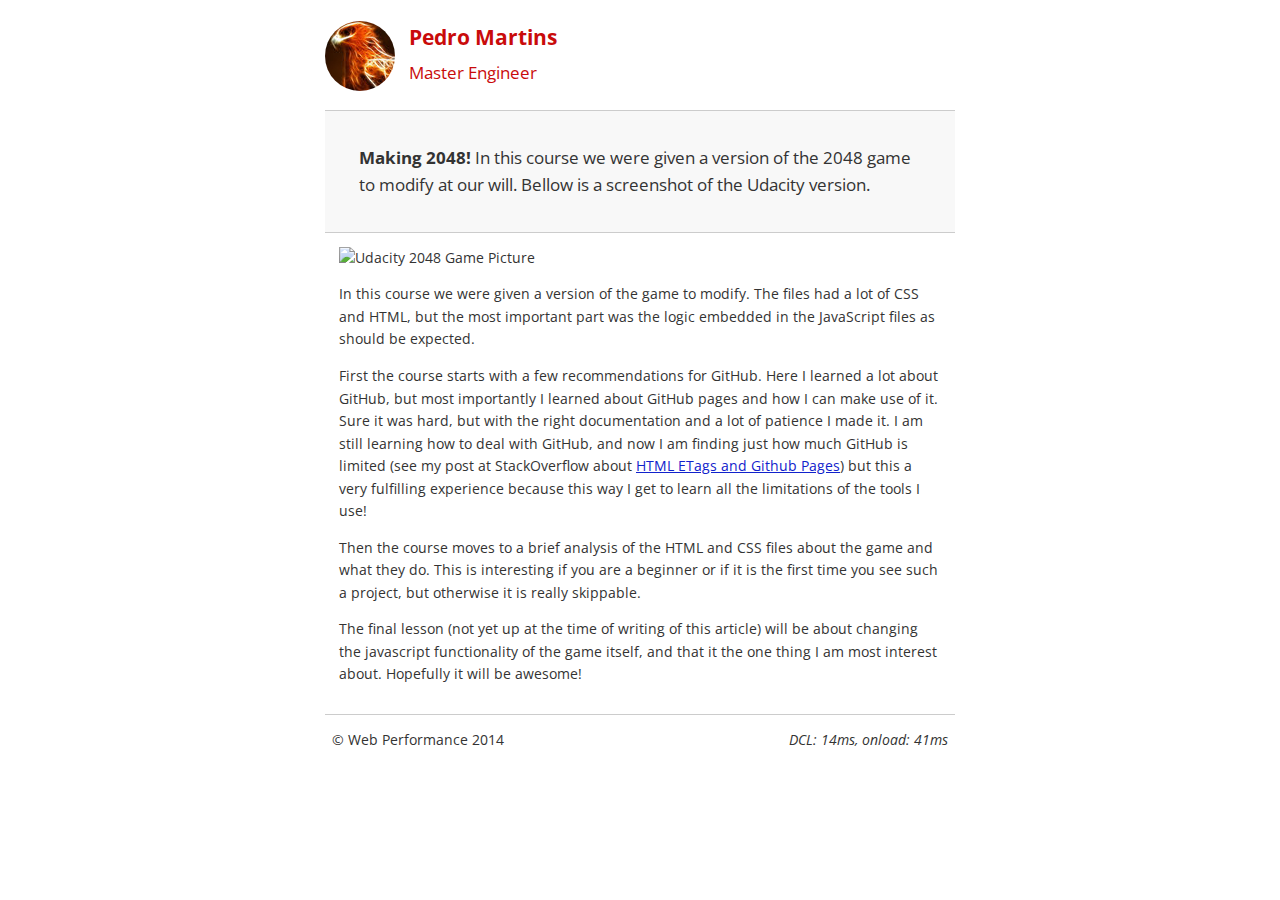
==== html/2048.html @ a8422c12 "Re-made the project" ====
<!DOCTYPE html>

<html lang="en">
<head>
    <meta charset="utf-8">
    <meta content="width=device-width, initial-scale=1" name="viewport">
    <meta content="A simple static portfolio with information about all the Udacity Courses I took!" name="description">
    <meta content="Pedro Miguel P. S. Martins" name="author">

    <title>Pedro Martins: Udacity Course Portfolio</title>
    <link href="../css/style.css" rel="stylesheet">
    <link href="../css/print.css" media="print" rel="stylesheet">
    <link href="../css/mobile.css" media="screen and (max-width: 480px)" rel="stylesheet">
    <script async="" src="../js/analytics.js"></script>
	<script async="" src="../js/perfmatters.js"></script>
    <script async="" src="http://www.google-analytics.com/analytics.js"></script>
</head>

<body>
    <header>
        <a href="../index.html"><img alt="Pedro's Avatar" src="../img/profilepic.jpg"></a>

        <p>Pedro Martins<br>
        <span>Master Engineer</span></p>
    </header>

    <div class="container">
        <div class="hero">
            <strong>Making 2048!</strong> In this course we were given a version of the 2048 game to modify at our will. Bellow is a
            screenshot of the Udacity version.
        </div>

        <div class="content">
            <img class="img-responsive" src="http://cameronwp.github.io/udportfolio/img/2048.png" alt="Udacity 2048 Game Picture">

            <p>In this course we were given a version of the game to modify. The files had a lot of CSS and HTML, but the most important
            part was the logic embedded in the JavaScript files as should be expected.</p>

            <p>First the course starts with a few recommendations for GitHub. Here I learned a lot about GitHub, but most importantly I
            learned about GitHub pages and how I can make use of it. Sure it was hard, but with the right documentation and a lot of
            patience I made it. I am still learning how to deal with GitHub, and now I am finding just how much GitHub is limited (see my
            post at StackOverflow about <a href=
            "http://stackoverflow.com/questions/25230195/html-etags-and-gihub-pages/">HTML ETags and Github Pages</a>) but
            this a very fulfilling experience because this way I get to learn all the limitations of the tools I use!</p>

            <p>Then the course moves to a brief analysis of the HTML and CSS files about the game and what they do. This is interesting if
            you are a beginner or if it is the first time you see such a project, but otherwise it is really skippable.</p>

            <p>The final lesson (not yet up at the time of writing of this article) will be about changing the javascript functionality of
            the game itself, and that it the one thing I am most interest about. Hopefully it will be awesome!</p>
        </div>

        <footer>
            <p>&copy; Web Performance 2014 <span id="crp-stats"></span></p>
        </footer>
    </div>
	
	<style scoped>
			@import "//fonts.googleapis.com/css?family=Open+Sans:400,700" 
    </style>
</body>
</html>
---- css/style.css ----
body { 
	font-size: 100%;
	overflow-y: scroll;
	-webkit-tap-highlight-color: rgba(0,0,0,0);
	-ms-text-size-adjust: 100%;
	-webkit-text-size-adjust: none;
	margin: 0; 
	font-size: 14px; 
	line-height: 1.61; 
	font-weight: 400; 
	background: #fff;
	font-family: 'Open Sans', sans-serif; 
	color: #333;
}

a { color: #12C; }
a:visited { color: #61C; }
a:focus { outline: thin dotted; }
a:hover, a:active { color: #c00; outline: 0; }

img { border: 0; max-width: 100%;}
img.img-responsive { 
	display: block; 
	margin-left: auto;
    margin-right: auto;
}

ul { margin: 1em 0; padding: 0 0 0 20px; }

header, footer, .container { max-width: 45em; margin: 0 auto; }

header { padding: 0 0.5em; color: #C90B0B; }
header img { border-radius: 40px; float: left; }
header p { font-size:1.5em; font-weight: bold; padding-left: 4em;}
header p span { font-size: 0.8em; font-weight: normal;}

.hero { 
	padding: 2em; 
	background-color: #f8f8f8; 
	font-size:1.2em;
	border-bottom: 1px solid #ccc;
	border-top: 1px solid #ccc;
}

.content { padding: 1em 1em; }
.content li { list-style-type: none; font-size: 1.1em;}

li img { float:left; padding-right: 1em;  max-width: 100px; max-height: 62px;}
li p { font-size: 0.9em; font-style: italic; }

footer {
  padding: 0 0.5em;
  border-top: 1px solid #ccc;
}

footer span { float: right; font-style: italic; }
---- css/print.css ----
@media print {
  * { background: transparent !important; color: black !important; text-shadow: none !important; filter:none !important; -ms-filter: none !important; }
  a, a:visited { color: #444 !important; text-decoration: underline; }
  a[href]:after { content: " (" attr(href) ")"; }
  tr, img { page-break-inside: avoid; }
  img { max-width: 100% !important; }
  @page { margin: 0.5cm; }
  p, h2, h3 { orphans: 3; widows: 3; }
  h2, h3{ page-break-after: avoid; }
}
---- css/mobile.css ----
body { font-size: 12px;}
header p { padding-left: 4.5em;}
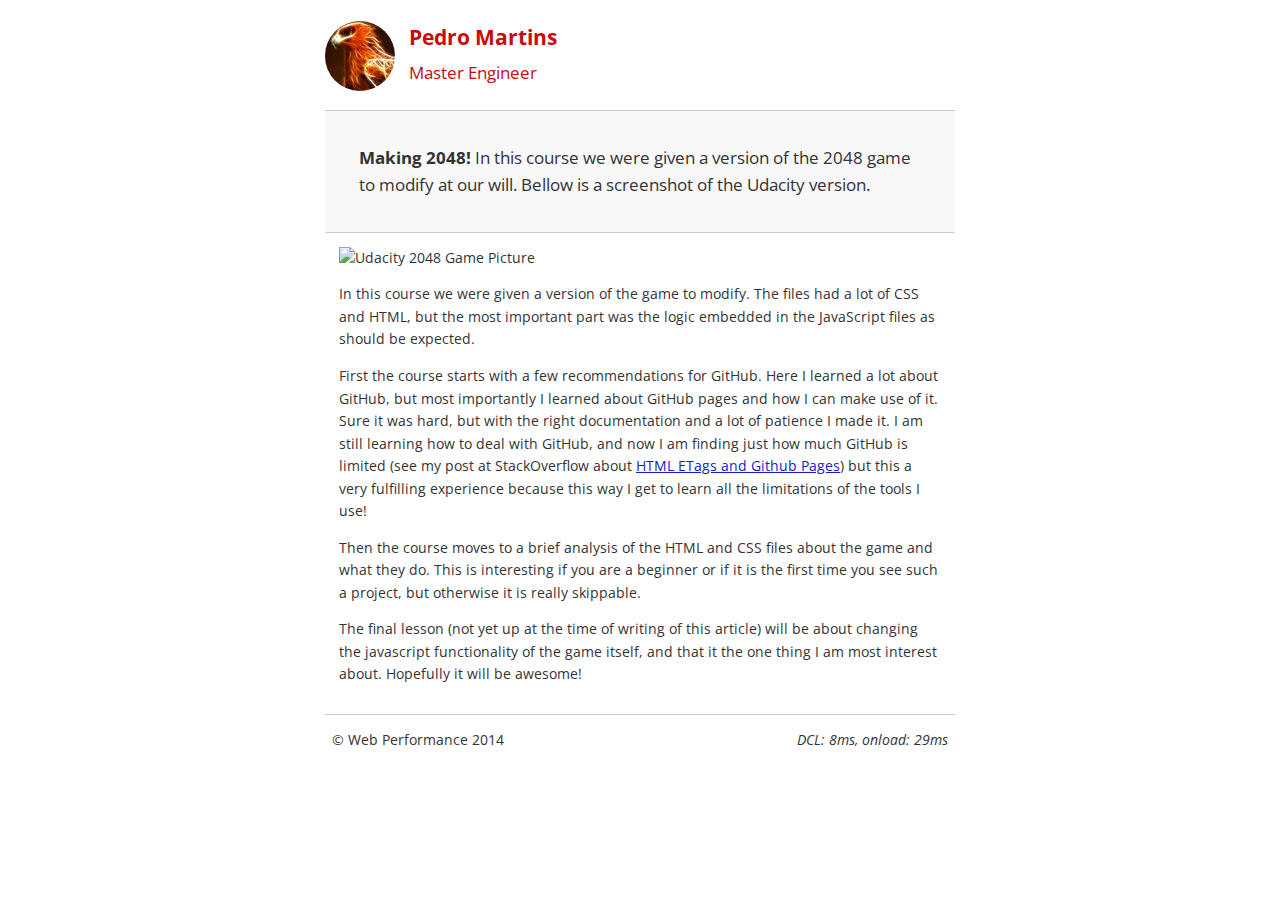
==== commit 336b49b3: "Spreading more optimization changes" ====
--- a/html/2048.html
+++ b/html/2048.html
@@ -4,16 +4,128 @@
 <head>
     <meta charset="utf-8">
     <meta content="width=device-width, initial-scale=1" name="viewport">
-    <meta content="A simple static portfolio with information about all the Udacity Courses I took!" name="description">
+    <meta content=
+    "A simple static portfolio with information about all the Udacity Courses I took!"
+    name="description">
     <meta content="Pedro Miguel P. S. Martins" name="author">
 
     <title>Pedro Martins: Udacity Course Portfolio</title>
-    <link href="../css/style.css" rel="stylesheet">
-    <link href="../css/print.css" media="print" rel="stylesheet">
-    <link href="../css/mobile.css" media="screen and (max-width: 480px)" rel="stylesheet">
-    <script async="" src="../js/analytics.js"></script>
-	<script async="" src="../js/perfmatters.js"></script>
-    <script async="" src="http://www.google-analytics.com/analytics.js"></script>
+ 
+	<style>
+		body { 
+			font-size: 100%;
+			overflow-y: scroll;
+			-webkit-tap-highlight-color: rgba(0,0,0,0);
+			-ms-text-size-adjust: 100%;
+			-webkit-text-size-adjust: none;
+			margin: 0; 
+			font-size: 14px; 
+			line-height: 1.61; 
+			font-weight: 400; 
+			background: #fff;
+			font-family: 'Open Sans', sans-serif; 
+			color: #333;
+		}
+
+		a { color: #12C; }
+		a:visited { color: #61C; }
+		a:focus { outline: thin dotted; }
+		a:hover, a:active { color: #c00; outline: 0; }
+
+		img { border: 0; max-width: 100%;}
+		img.img-responsive { 
+			display: block; 
+			margin-left: auto;
+			margin-right: auto;
+		}
+
+		ul { margin: 1em 0; padding: 0 0 0 20px; }
+
+		header, footer, .container { max-width: 45em; margin: 0 auto; }
+
+		header { padding: 0 0.5em; color: #C90B0B; }
+		header img { border-radius: 40px; float: left; }
+		header p { font-size:1.5em; font-weight: bold; padding-left: 4em;}
+		header p span { font-size: 0.8em; font-weight: normal;}
+
+		.hero { 
+			padding: 2em; 
+			background-color: #f8f8f8; 
+			font-size:1.2em;
+			border-bottom: 1px solid #ccc;
+			border-top: 1px solid #ccc;
+		}
+
+		.content { padding: 1em 1em; }
+		.content li { list-style-type: none; font-size: 1.1em;}
+
+		li img { float:left; padding-right: 1em;}
+		li p { font-size: 0.9em; font-style: italic; }
+
+		footer {
+		  padding: 0 0.5em;
+		  border-top: 1px solid #ccc;
+		}
+
+		footer span { float: right; font-style: italic; }
+	</style>
+	
+	<style>
+		@media print {
+		  * { background: transparent !important; color: black !important; text-shadow: none !important; filter:none !important; -ms-filter: none !important; }
+		  a, a:visited { color: #444 !important; text-decoration: underline; }
+		  a[href]:after { content: " (" attr(href) ")"; }
+		  tr, img { page-break-inside: avoid; }
+		  img { max-width: 100% !important; }
+		  @page { margin: 0.5cm; }
+		  p, h2, h3 { orphans: 3; widows: 3; }
+		  h2, h3{ page-break-after: avoid; }
+		}
+	</style>
+		
+	<style>
+		@media screen and (max-width: 480px){
+			body { font-size: 12px;}
+			header p { padding-left: 4.5em;}
+		}
+	</style>
+	 
+	<script async="" src="http://www.google-analytics.com/analytics.js"></script>
+    
+	<script>
+		/*Connects with Google analytics to keep track of how many people visit my website*/
+		(function(i, s, o, g, r, a, m) {
+			i['GoogleAnalyticsObject'] = r;
+			i[r] = i[r] || function() {
+				(i[r].q = i[r].q || []).push(arguments)
+			}, i[r].l = 1 * new Date();
+			a = s.createElement(o),
+				m = s.getElementsByTagName(o)[0];
+			a.async = 1;
+			a.src = g;
+			m.parentNode.insertBefore(a, m)
+		})(window, document, 'script', '//www.google-analytics.com/analytics.js', 'ga');
+
+		ga('create', 'UA-53691860-1', 'auto');
+		ga('send', 'pageview');
+	</script>
+	
+	<script>
+		// Measuring the Critical Rendering Path with Navigation Timing
+		// https://developers.google.com/web/fundamentals/performance/critical-rendering-path/measure-crp
+
+		function logCRP() {
+		  var t = window.performance.timing,
+			dcl = t.domContentLoadedEventStart - t.domLoading,
+			complete = t.domComplete - t.domLoading;
+		  var stats = document.getElementById("crp-stats");
+		  stats.textContent = 'DCL: ' + dcl + 'ms, onload: ' + complete + 'ms';
+		}
+
+		window.addEventListener("load", function(event) {
+		  logCRP();
+		});
+	</script>
 </head>
 
 <body>
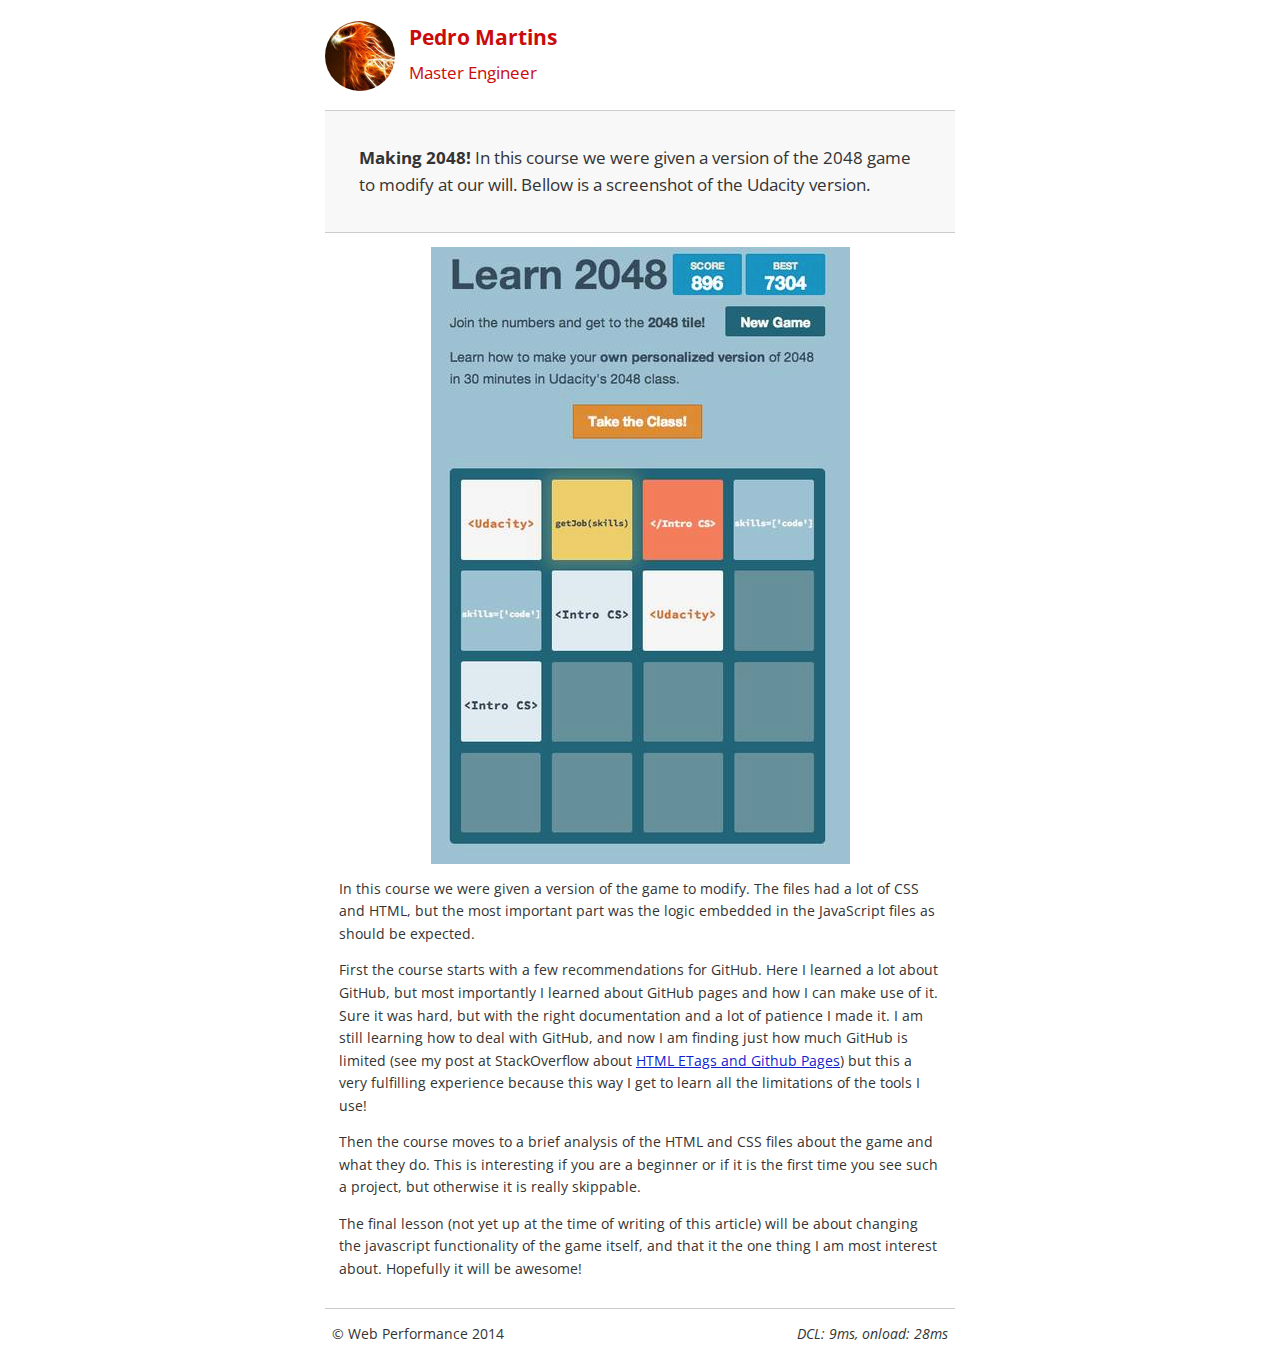
==== commit e7575870: "Fixing 2048 board image!" ====
--- a/html/2048.html
+++ b/html/2048.html
@@ -143,7 +143,7 @@
         </div>
 
         <div class="content">
-            <img class="img-responsive" src="http://cameronwp.github.io/udportfolio/img/2048.png" alt="Udacity 2048 Game Picture">
+            <img class="img-responsive" src="../img/2048_board.jpg" alt="Udacity 2048 Game Picture">
 
             <p>In this course we were given a version of the game to modify. The files had a lot of CSS and HTML, but the most important
             part was the logic embedded in the JavaScript files as should be expected.</p>
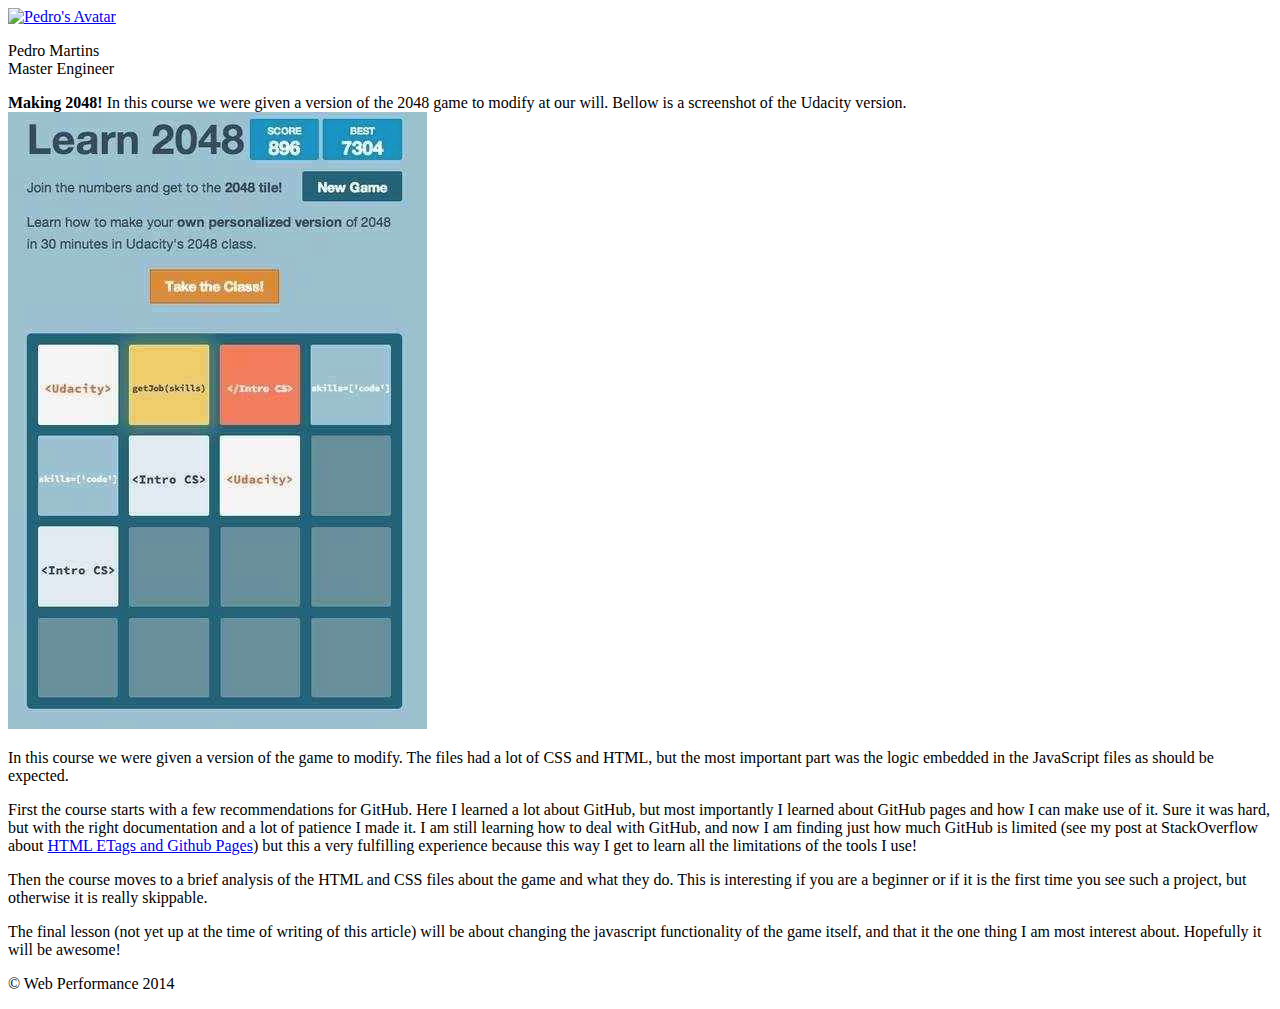
==== commit 8342a070: "Optimization for images" ====
--- a/html/2048.html
+++ b/html/2048.html
@@ -4,128 +4,16 @@
 <head>
     <meta charset="utf-8">
     <meta content="width=device-width, initial-scale=1" name="viewport">
-    <meta content=
-    "A simple static portfolio with information about all the Udacity Courses I took!"
-    name="description">
+    <meta content="A simple static portfolio with information about all the Udacity Courses I took!" name="description">
     <meta content="Pedro Miguel P. S. Martins" name="author">
 
     <title>Pedro Martins: Udacity Course Portfolio</title>
- 
-	<style>
-		body { 
-			font-size: 100%;
-			overflow-y: scroll;
-			-webkit-tap-highlight-color: rgba(0,0,0,0);
-			-ms-text-size-adjust: 100%;
-			-webkit-text-size-adjust: none;
-			margin: 0; 
-			font-size: 14px; 
-			line-height: 1.61; 
-			font-weight: 400; 
-			background: #fff;
-			font-family: 'Open Sans', sans-serif; 
-			color: #333;
-		}
-
-		a { color: #12C; }
-		a:visited { color: #61C; }
-		a:focus { outline: thin dotted; }
-		a:hover, a:active { color: #c00; outline: 0; }
-
-		img { border: 0; max-width: 100%;}
-		img.img-responsive { 
-			display: block; 
-			margin-left: auto;
-			margin-right: auto;
-		}
-
-		ul { margin: 1em 0; padding: 0 0 0 20px; }
-
-		header, footer, .container { max-width: 45em; margin: 0 auto; }
-
-		header { padding: 0 0.5em; color: #C90B0B; }
-		header img { border-radius: 40px; float: left; }
-		header p { font-size:1.5em; font-weight: bold; padding-left: 4em;}
-		header p span { font-size: 0.8em; font-weight: normal;}
-
-		.hero { 
-			padding: 2em; 
-			background-color: #f8f8f8; 
-			font-size:1.2em;
-			border-bottom: 1px solid #ccc;
-			border-top: 1px solid #ccc;
-		}
-
-		.content { padding: 1em 1em; }
-		.content li { list-style-type: none; font-size: 1.1em;}
-
-		li img { float:left; padding-right: 1em;}
-		li p { font-size: 0.9em; font-style: italic; }
-
-		footer {
-		  padding: 0 0.5em;
-		  border-top: 1px solid #ccc;
-		}
-
-		footer span { float: right; font-style: italic; }
-	</style>
-	
-	<style>
-		@media print {
-		  * { background: transparent !important; color: black !important; text-shadow: none !important; filter:none !important; -ms-filter: none !important; }
-		  a, a:visited { color: #444 !important; text-decoration: underline; }
-		  a[href]:after { content: " (" attr(href) ")"; }
-		  tr, img { page-break-inside: avoid; }
-		  img { max-width: 100% !important; }
-		  @page { margin: 0.5cm; }
-		  p, h2, h3 { orphans: 3; widows: 3; }
-		  h2, h3{ page-break-after: avoid; }
-		}
-	</style>
-		
-	<style>
-		@media screen and (max-width: 480px){
-			body { font-size: 12px;}
-			header p { padding-left: 4.5em;}
-		}
-	</style>
-	 
-	<script async="" src="http://www.google-analytics.com/analytics.js"></script>
-    
-	<script>
-		/*Connects with Google analytics to keep track of how many people visit my website*/
-		(function(i, s, o, g, r, a, m) {
-			i['GoogleAnalyticsObject'] = r;
-			i[r] = i[r] || function() {
-				(i[r].q = i[r].q || []).push(arguments)
-			}, i[r].l = 1 * new Date();
-			a = s.createElement(o),
-				m = s.getElementsByTagName(o)[0];
-			a.async = 1;
-			a.src = g;
-			m.parentNode.insertBefore(a, m)
-		})(window, document, 'script', '//www.google-analytics.com/analytics.js', 'ga');
-
-		ga('create', 'UA-53691860-1', 'auto');
-		ga('send', 'pageview');
-	</script>
-	
-	<script>
-		// Measuring the Critical Rendering Path with Navigation Timing
-		// https://developers.google.com/web/fundamentals/performance/critical-rendering-path/measure-crp
-
-		function logCRP() {
-		  var t = window.performance.timing,
-			dcl = t.domContentLoadedEventStart - t.domLoading,
-			complete = t.domComplete - t.domLoading;
-		  var stats = document.getElementById("crp-stats");
-		  stats.textContent = 'DCL: ' + dcl + 'ms, onload: ' + complete + 'ms';
-		}
-
-		window.addEventListener("load", function(event) {
-		  logCRP();
-		});
-	</script>
+    <link href="../css/style.css" rel="stylesheet">
+    <link href="../css/print.css" media="print" rel="stylesheet">
+    <link href="../css/mobile.css" media="screen and (max-width: 480px)" rel="stylesheet">
+    <script async="" src="../js/analytics.js"></script>
+	<script async="" src="../js/perfmatters.js"></script>
+    <script async="" src="http://www.google-analytics.com/analytics.js"></script>
 </head>
 
 <body>
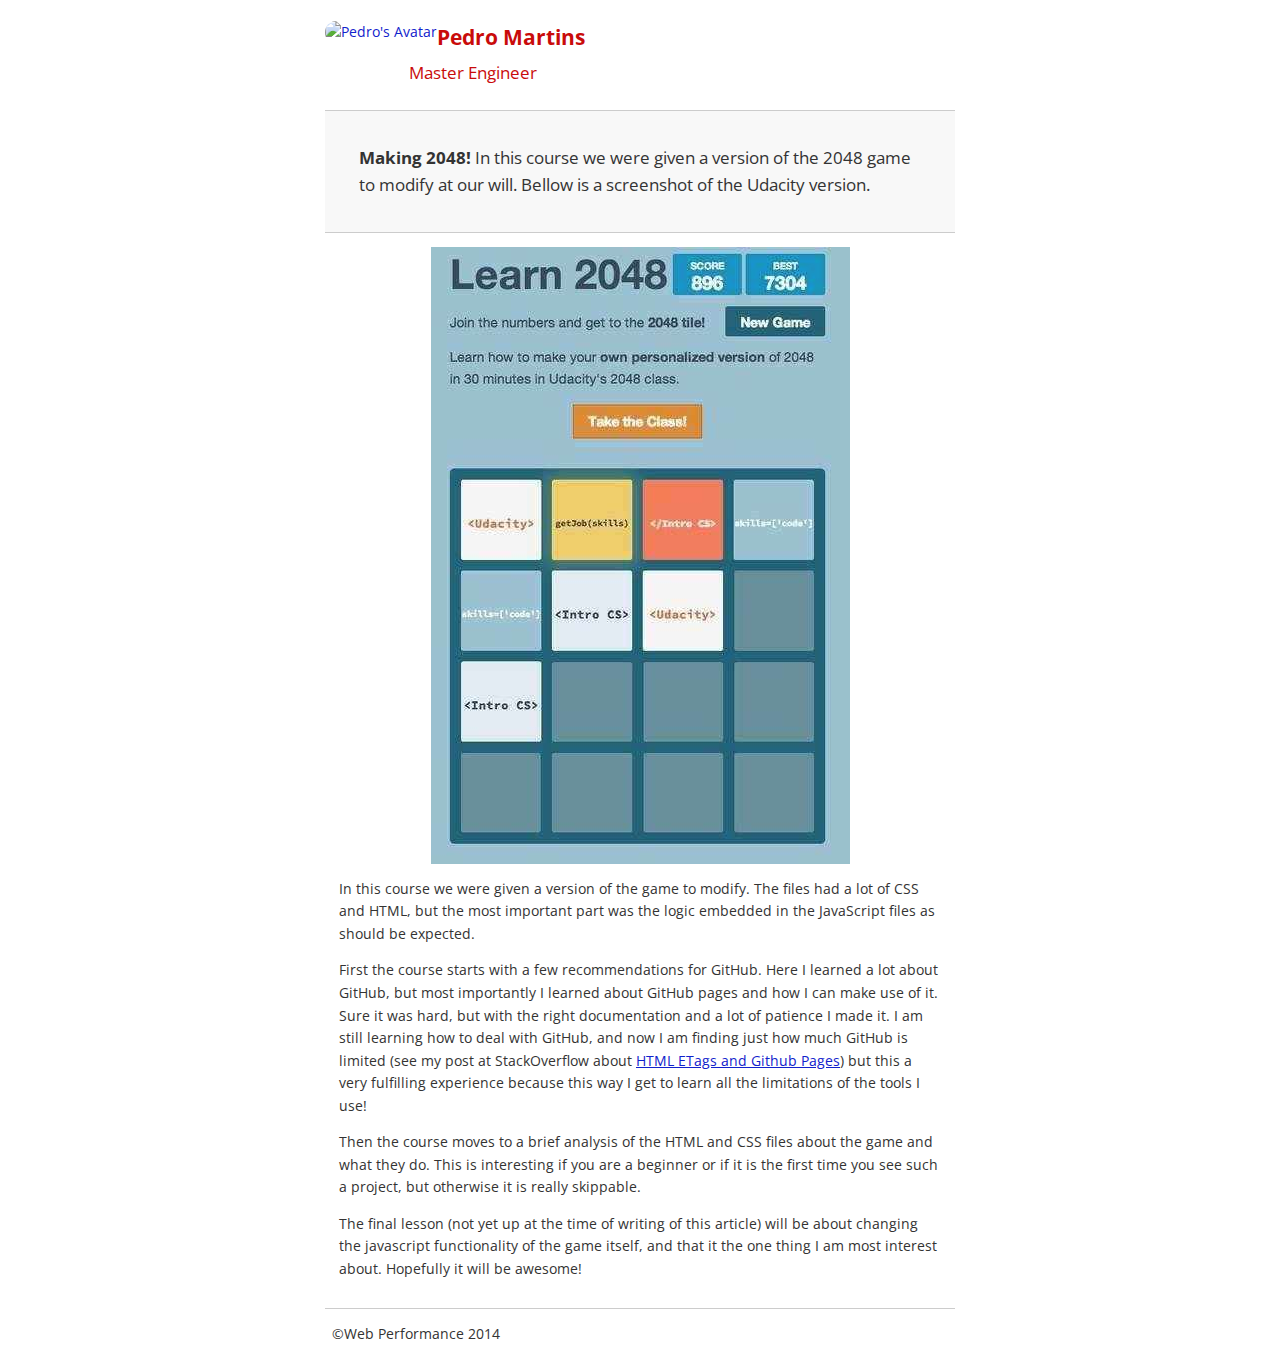
==== commit 5f5ccd65: "Final minimization" ====
--- a/html/2048.html
+++ b/html/2048.html
@@ -1,62 +1 @@
-<!DOCTYPE html>
-
-<html lang="en">
-<head>
-    <meta charset="utf-8">
-    <meta content="width=device-width, initial-scale=1" name="viewport">
-    <meta content="A simple static portfolio with information about all the Udacity Courses I took!" name="description">
-    <meta content="Pedro Miguel P. S. Martins" name="author">
-
-    <title>Pedro Martins: Udacity Course Portfolio</title>
-    <link href="../css/style.css" rel="stylesheet">
-    <link href="../css/print.css" media="print" rel="stylesheet">
-    <link href="../css/mobile.css" media="screen and (max-width: 480px)" rel="stylesheet">
-    <script async="" src="../js/analytics.js"></script>
-	<script async="" src="../js/perfmatters.js"></script>
-    <script async="" src="http://www.google-analytics.com/analytics.js"></script>
-</head>
-
-<body>
-    <header>
-        <a href="../index.html"><img alt="Pedro's Avatar" src="../img/profilepic.jpg"></a>
-
-        <p>Pedro Martins<br>
-        <span>Master Engineer</span></p>
-    </header>
-
-    <div class="container">
-        <div class="hero">
-            <strong>Making 2048!</strong> In this course we were given a version of the 2048 game to modify at our will. Bellow is a
-            screenshot of the Udacity version.
-        </div>
-
-        <div class="content">
-            <img class="img-responsive" src="../img/2048_board.jpg" alt="Udacity 2048 Game Picture">
-
-            <p>In this course we were given a version of the game to modify. The files had a lot of CSS and HTML, but the most important
-            part was the logic embedded in the JavaScript files as should be expected.</p>
-
-            <p>First the course starts with a few recommendations for GitHub. Here I learned a lot about GitHub, but most importantly I
-            learned about GitHub pages and how I can make use of it. Sure it was hard, but with the right documentation and a lot of
-            patience I made it. I am still learning how to deal with GitHub, and now I am finding just how much GitHub is limited (see my
-            post at StackOverflow about <a href=
-            "http://stackoverflow.com/questions/25230195/html-etags-and-gihub-pages/">HTML ETags and Github Pages</a>) but
-            this a very fulfilling experience because this way I get to learn all the limitations of the tools I use!</p>
-
-            <p>Then the course moves to a brief analysis of the HTML and CSS files about the game and what they do. This is interesting if
-            you are a beginner or if it is the first time you see such a project, but otherwise it is really skippable.</p>
-
-            <p>The final lesson (not yet up at the time of writing of this article) will be about changing the javascript functionality of
-            the game itself, and that it the one thing I am most interest about. Hopefully it will be awesome!</p>
-        </div>
-
-        <footer>
-            <p>&copy; Web Performance 2014 <span id="crp-stats"></span></p>
-        </footer>
-    </div>
-	
-	<style scoped>
-			@import "//fonts.googleapis.com/css?family=Open+Sans:400,700" 
-    </style>
-</body>
-</html>+<!DOCTYPE html><html lang="en"><head><meta charset="utf-8"><meta content="width=device-width, initial-scale=1" name="viewport"><meta content="A simple static portfolio with information about all the Udacity Courses I took!" name="description"><meta content="Pedro Miguel P. S. Martins" name="author"><title>Pedro Martins: Udacity Course Portfolio</title><style>body{font-size: 100%;overflow-y: scroll;-webkit-tap-highlight-color: rgba(0,0,0,0);-ms-text-size-adjust: 100%;-webkit-text-size-adjust: none;margin: 0;font-size: 14px;line-height: 1.61;font-weight: 400;background: #fff;font-family: 'Open Sans', sans-serif;color: #333;}a{color: #12C;}a:visited{color: #61C;}a:focus{outline: thin dotted;}a:hover, a:active{color: #c00;outline: 0;}img{border: 0;max-width: 100%;}img.img-responsive{display: block;margin-left: auto;margin-right: auto;}ul{margin: 1em 0;padding: 0 0 0 20px;}header, footer, .container{max-width: 45em;margin: 0 auto;}header{padding: 0 0.5em;color: #C90B0B;}header img{border-radius: 40px;float: left;}header p{font-size:1.5em;font-weight: bold;padding-left: 4em;}header p span{font-size: 0.8em;font-weight: normal;}.hero{padding: 2em;background-color: #f8f8f8;font-size:1.2em;border-bottom: 1px solid #ccc;border-top: 1px solid #ccc;}.content{padding: 1em 1em;}.content li{list-style-type: none;font-size: 1.1em;}li img{float:left;padding-right: 1em;}li p{font-size: 0.9em;font-style: italic;}footer{padding: 0 0.5em;border-top: 1px solid #ccc;}footer span{float: right;font-style: italic;}</style><style>@media print{*{background: transparent !important;color: black !important;text-shadow: none !important;filter:none !important;-ms-filter: none !important;}a, a:visited{color: #444 !important;text-decoration: underline;}a[href]:after{content: " (" attr(href) ")";}tr, img{page-break-inside: avoid;}img{max-width: 100% !important;}@page{margin: 0.5cm;}p, h2, h3{orphans: 3;widows: 3;}h2, h3{page-break-after: avoid;}}</style><style>@media screen and (max-width: 480px){body{font-size: 12px;}header p{padding-left: 4.5em;}}</style><script async="" src="http://www.google-analytics.com/analytics.js"></script><script>/*Connects with Google analytics to keep track of how many people visit my website*/(function(i, s, o, g, r, a, m){i['GoogleAnalyticsObject']=r;i[r]=i[r] || function(){(i[r].q=i[r].q || []).push(arguments)}, i[r].l=1 * new Date();a=s.createElement(o),m=s.getElementsByTagName(o)[0];a.async=1;a.src=g;m.parentNode.insertBefore(a, m)})(window, document, 'script', '//www.google-analytics.com/analytics.js', 'ga');ga('create', 'UA-53691860-1', 'auto');ga('send', 'pageview');</script><script>// Measuring the Critical Rendering Path with Navigation Timing// https://developers.google.com/web/fundamentals/performance/critical-rendering-path/measure-crpfunction logCRP(){var t=window.performance.timing,dcl=t.domContentLoadedEventStart - t.domLoading,complete=t.domComplete - t.domLoading;var stats=document.getElementById("crp-stats");stats.textContent='DCL: ' + dcl + 'ms, onload: ' + complete + 'ms';}window.addEventListener("load", function(event){logCRP();});</script></head><body><header><a href="../index.html"><img alt="Pedro's Avatar" src="../img/profilepic.jpg"></a><p>Pedro Martins<br><span>Master Engineer</span></p></header><div class="container"><div class="hero"><strong>Making 2048!</strong> In this course we were given a version of the 2048 game to modify at our will. Bellow is a screenshot of the Udacity version. </div><div class="content"><img class="img-responsive" src="../img/2048_board.jpg" alt="Udacity 2048 Game Picture"><p>In this course we were given a version of the game to modify. The files had a lot of CSS and HTML, but the most important part was the logic embedded in the JavaScript files as should be expected.</p><p>First the course starts with a few recommendations for GitHub. Here I learned a lot about GitHub, but most importantly I learned about GitHub pages and how I can make use of it. Sure it was hard, but with the right documentation and a lot of patience I made it. I am still learning how to deal with GitHub, and now I am finding just how much GitHub is limited (see my post at StackOverflow about <a href="http://stackoverflow.com/questions/25230195/html-etags-and-gihub-pages/">HTML ETags and Github Pages</a>) but this a very fulfilling experience because this way I get to learn all the limitations of the tools I use!</p><p>Then the course moves to a brief analysis of the HTML and CSS files about the game and what they do. This is interesting if you are a beginner or if it is the first time you see such a project, but otherwise it is really skippable.</p><p>The final lesson (not yet up at the time of writing of this article) will be about changing the javascript functionality of the game itself, and that it the one thing I am most interest about. Hopefully it will be awesome!</p></div><footer><p>&copy;Web Performance 2014 <span id="crp-stats"></span></p></footer></div><style scoped>@import "//fonts.googleapis.com/css?family=Open+Sans:400,700" </style></body></html>